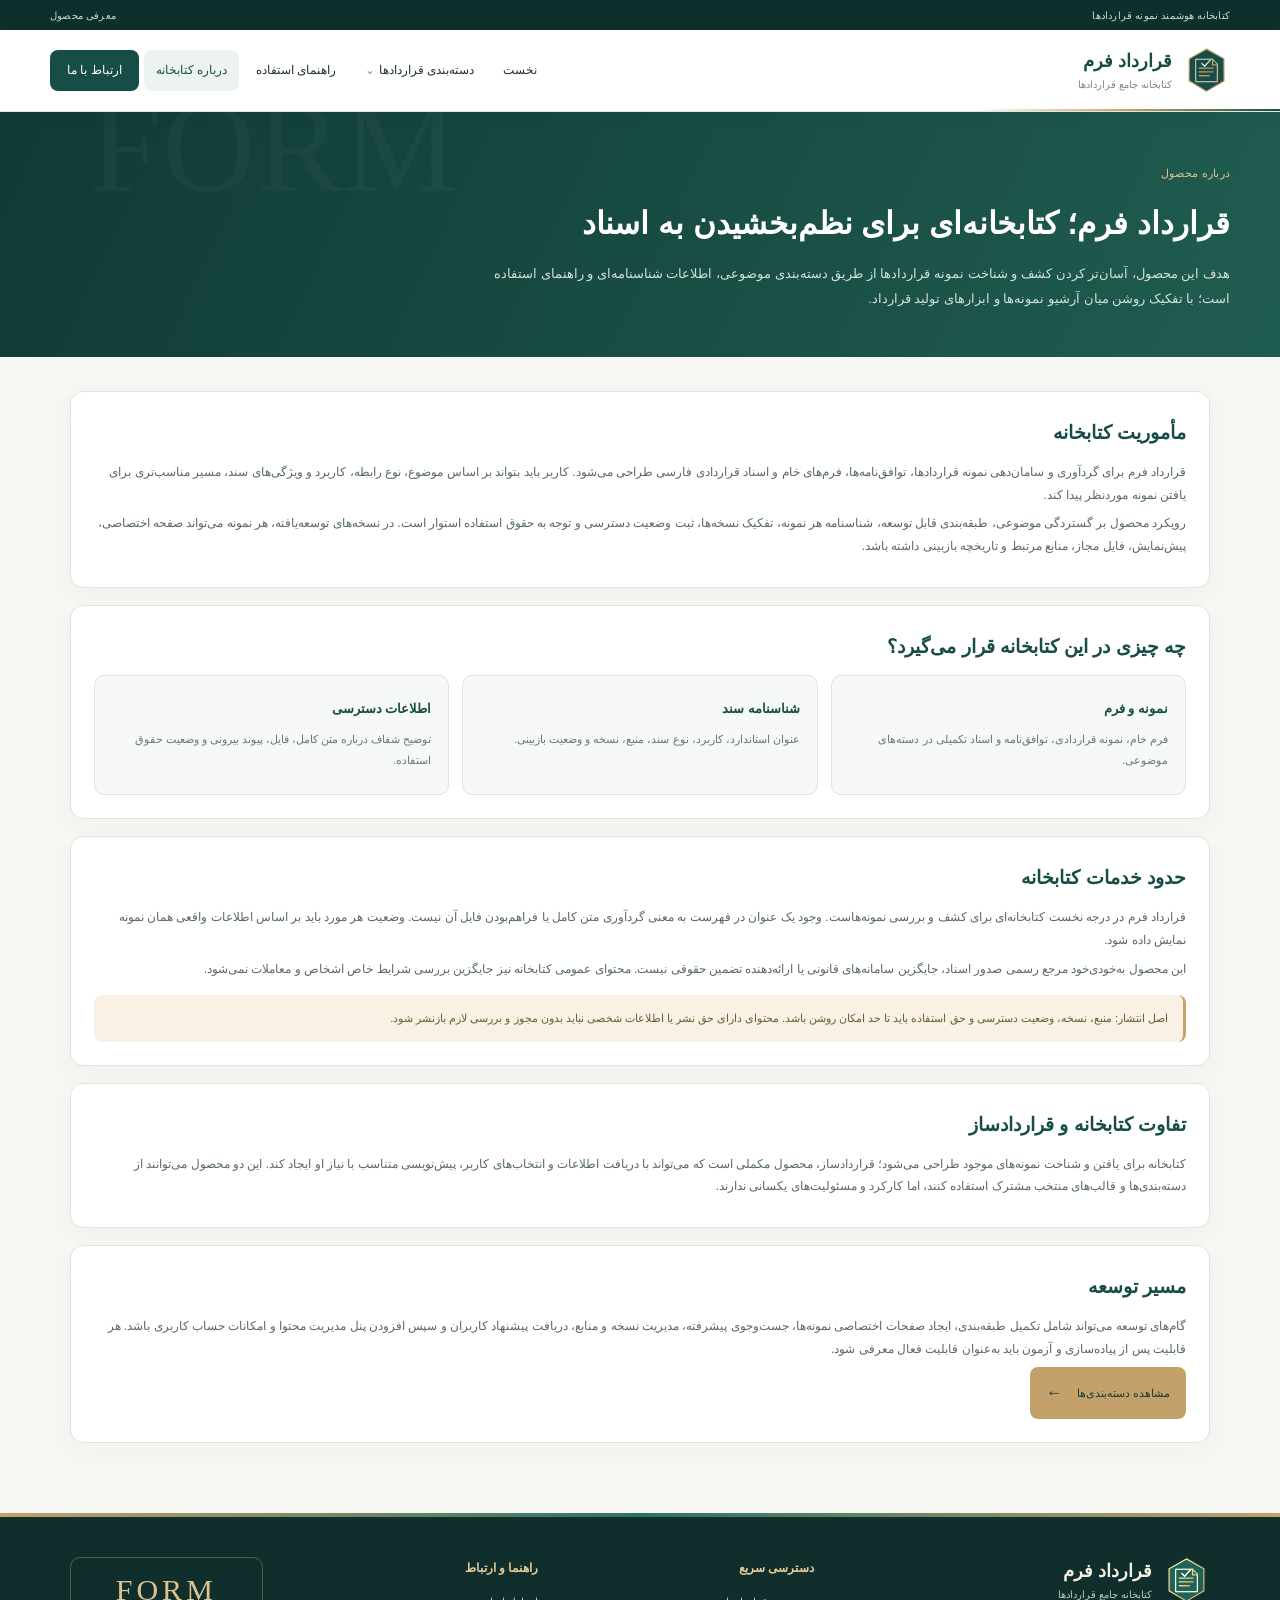
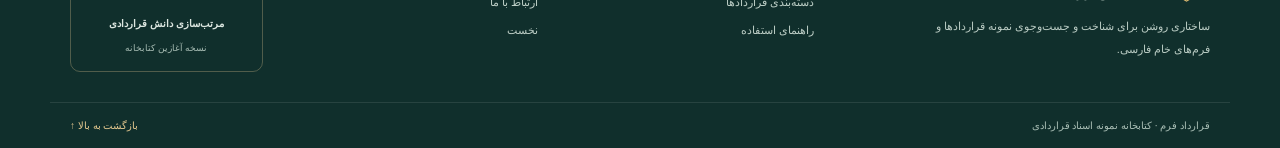
==== pages/about.html @ 67759a9d "Add internal pages for contract forms library" ====
<!doctype html><html lang="fa" dir="rtl"><head><meta charset="utf-8"><meta name="viewport" content="width=device-width,initial-scale=1"><meta name="description" content="معرفی مأموریت، ساختار و حدود کتابخانه قرارداد فرم."><title>درباره کتابخانه | قرارداد فرم</title><link rel="icon" href="../assets/images/brand.svg" type="image/svg+xml"><link rel="stylesheet" href="../assets/css/style.css"></head><body><div class="topline"><span>کتابخانه هوشمند نمونه قراردادها</span><span>معرفی محصول</span></div><header class="site-header"><a class="brand" href="../index.html"><img src="../assets/images/brand.svg" alt=""><span><b>قرارداد فرم</b><small>کتابخانه جامع قراردادها</small></span></a><button class="menu-toggle" aria-label="بازکردن منو" aria-expanded="false">☰</button><nav class="main-nav"><a href="../index.html">نخست</a><div class="nav-drop"><a href="categories.html">دسته‌بندی قراردادها <span>⌄</span></a><div class="drop-menu"><a href="categories.html#property">املاک و مستغلات</a><a href="categories.html#work">کار و همکاری</a><a href="categories.html#business">کسب‌وکار و خدمات</a></div></div><a href="how-to-use.html">راهنمای استفاده</a><a class="active" href="about.html">درباره کتابخانه</a><a class="nav-cta" href="contact.html">ارتباط با ما</a></nav></header><section class="page-hero"><span class="eyebrow">درباره محصول</span><h1>قرارداد فرم؛ کتابخانه‌ای برای نظم‌بخشیدن به اسناد</h1><p>هدف این محصول، آسان‌تر کردن کشف و شناخت نمونه قراردادها از طریق دسته‌بندی موضوعی، اطلاعات شناسنامه‌ای و راهنمای استفاده است؛ با تفکیک روشن میان آرشیو نمونه‌ها و ابزارهای تولید قرارداد.</p></section><main class="content-wrap"><section class="panel"><h2>مأموریت کتابخانه</h2><p>قرارداد فرم برای گردآوری و سامان‌دهی نمونه قراردادها، توافق‌نامه‌ها، فرم‌های خام و اسناد قراردادی فارسی طراحی می‌شود. کاربر باید بتواند بر اساس موضوع، نوع رابطه، کاربرد و ویژگی‌های سند، مسیر مناسب‌تری برای یافتن نمونه موردنظر پیدا کند.</p><p>رویکرد محصول بر گستردگی موضوعی، طبقه‌بندی قابل توسعه، شناسنامه هر نمونه، تفکیک نسخه‌ها، ثبت وضعیت دسترسی و توجه به حقوق استفاده استوار است. در نسخه‌های توسعه‌یافته، هر نمونه می‌تواند صفحه اختصاصی، پیش‌نمایش، فایل مجاز، منابع مرتبط و تاریخچه بازبینی داشته باشد.</p></section><section class="panel"><h2>چه چیزی در این کتابخانه قرار می‌گیرد؟</h2><div class="steps-grid"><article><b>نمونه و فرم</b><p>فرم خام، نمونه قراردادی، توافق‌نامه و اسناد تکمیلی در دسته‌های موضوعی.</p></article><article><b>شناسنامه سند</b><p>عنوان استاندارد، کاربرد، نوع سند، منبع، نسخه و وضعیت بازبینی.</p></article><article><b>اطلاعات دسترسی</b><p>توضیح شفاف درباره متن کامل، فایل، پیوند بیرونی و وضعیت حقوق استفاده.</p></article></div></section><section class="panel" id="scope"><h2>حدود خدمات کتابخانه</h2><p>قرارداد فرم در درجه نخست کتابخانه‌ای برای کشف و بررسی نمونه‌هاست. وجود یک عنوان در فهرست به معنی گردآوری متن کامل یا فراهم‌بودن فایل آن نیست. وضعیت هر مورد باید بر اساس اطلاعات واقعی همان نمونه نمایش داده شود.</p><p>این محصول به‌خودی‌خود مرجع رسمی صدور اسناد، جایگزین سامانه‌های قانونی یا ارائه‌دهنده تضمین حقوقی نیست. محتوای عمومی کتابخانه نیز جایگزین بررسی شرایط خاص اشخاص و معاملات نمی‌شود.</p><div class="note">اصل انتشار: منبع، نسخه، وضعیت دسترسی و حق استفاده باید تا حد امکان روشن باشد. محتوای دارای حق نشر یا اطلاعات شخصی نباید بدون مجوز و بررسی لازم بازنشر شود.</div></section><section class="panel"><h2>تفاوت کتابخانه و قراردادساز</h2><p>کتابخانه برای یافتن و شناخت نمونه‌های موجود طراحی می‌شود؛ قراردادساز، محصول مکملی است که می‌تواند با دریافت اطلاعات و انتخاب‌های کاربر، پیش‌نویسی متناسب با نیاز او ایجاد کند. این دو محصول می‌توانند از دسته‌بندی‌ها و قالب‌های منتخب مشترک استفاده کنند، اما کارکرد و مسئولیت‌های یکسانی ندارند.</p></section><section class="panel"><h2>مسیر توسعه</h2><p>گام‌های توسعه می‌تواند شامل تکمیل طبقه‌بندی، ایجاد صفحات اختصاصی نمونه‌ها، جست‌وجوی پیشرفته، مدیریت نسخه و منابع، دریافت پیشنهاد کاربران و سپس افزودن پنل مدیریت محتوا و امکانات حساب کاربری باشد. هر قابلیت پس از پیاده‌سازی و آزمون باید به‌عنوان قابلیت فعال معرفی شود.</p><a class="button button-gold" href="categories.html">مشاهده دسته‌بندی‌ها <span>←</span></a></section></main><footer class="site-footer"><div class="footer-main"><div class="footer-brand"><a class="brand brand-footer" href="../index.html"><img src="../assets/images/brand.svg" alt=""><span><b>قرارداد فرم</b><small>کتابخانه جامع قراردادها</small></span></a><p>ساختاری روشن برای شناخت و جست‌وجوی نمونه قراردادها و فرم‌های خام فارسی.</p></div><div><h3>دسترسی سریع</h3><a href="categories.html">دسته‌بندی قراردادها</a><a href="how-to-use.html">راهنمای استفاده</a></div><div><h3>راهنما و ارتباط</h3><a href="contact.html">ارتباط با ما</a><a href="../index.html">نخست</a></div><div class="footer-mark"><span>FORM</span><b>مرتب‌سازی دانش قراردادی</b><small>نسخه آغازین کتابخانه</small></div></div><div class="footer-bottom"><span>قرارداد فرم · کتابخانه نمونه اسناد قراردادی</span><a href="#">بازگشت به بالا ↑</a></div></footer><script src="../assets/js/main.js"></script></body></html>
---- assets/css/style.css ----
@font-face{font-family:LocalPersian;src:url('../fonts/BYekan.woff') format('woff');font-display:swap} :root{--green:#174d46;--deep:#103a35;--mint:#eaf2ee;--gold:#c5a36a;--gold2:#e9d8b5;--ink:#20332f;--muted:#687873;--line:#dce5df;--paper:#f6f7f3;--white:#fff;--shadow:0 14px 38px #183e3210}*{box-sizing:border-box}html{scroll-behavior:smooth;scroll-padding-top:110px}body{margin:0;background:var(--paper);color:var(--ink);font-family:LocalPersian,Tahoma,sans-serif;line-height:1.9}a{color:inherit;text-decoration:none}img{max-width:100%;display:block}.topline{height:30px;background:#0d302d;color:#cddbd4;padding:0 max(calc((100% - 1180px)/2),20px);display:flex;justify-content:space-between;align-items:center;font-size:10px;letter-spacing:.2px}.site-header{height:82px;background:#fff;display:flex;align-items:center;justify-content:space-between;padding:0 max(calc((100% - 1180px)/2),20px);border-bottom:1px solid #dce5df;position:sticky;top:0;z-index:30;box-shadow:0 5px 18px #163d3208}.site-header:after{content:'';position:absolute;bottom:0;right:0;width:24%;height:2px;background:linear-gradient(90deg,transparent,var(--gold),var(--green))}.brand{display:flex;align-items:center;gap:11px;min-width:205px}.brand img{width:47px;height:47px}.brand b{display:block;font-size:18px;color:var(--green);line-height:1.5}.brand small{display:block;font-size:10px;color:#788781}.main-nav{display:flex;align-items:center;gap:5px;font-size:12px}.main-nav>a,.nav-drop>a{padding:9px 12px;border-radius:8px;white-space:nowrap;transition:.2s}.main-nav a:hover,.main-nav .active{background:#edf4ef;color:var(--green)}.nav-drop{position:relative}.nav-drop>a span{color:#b39155}.drop-menu{display:none;position:absolute;top:100%;right:0;min-width:190px;background:#fff;padding:8px;border:1px solid var(--line);border-radius:12px;box-shadow:var(--shadow)}.drop-menu a{display:block;padding:8px 10px;border-radius:7px;font-size:12px}.nav-drop:hover .drop-menu,.nav-drop:focus-within .drop-menu{display:block}.main-nav .nav-cta{background:var(--green);color:white;padding-inline:17px}.menu-toggle{display:none;border:1px solid var(--line);background:#fff;color:var(--green);border-radius:9px;padding:7px 10px;font-size:20px}.hero{position:relative;isolation:isolate;min-height:485px;background:#153c36 url('https://images.unsplash.com/photo-1450101499163-c8848c66ca85?auto=format&fit=crop&w=2000&q=90') center 46%/cover no-repeat;color:white;overflow:hidden;display:flex;align-items:center;padding:55px max(calc((100% - 1180px)/2),24px)}.hero-shade{position:absolute;inset:0;z-index:-1;background:linear-gradient(90deg,#0e302c38,#103b35f2 54%,#0c332ff7)}.hero:before{content:'';position:absolute;inset:14px;z-index:-1;border:1px solid #d3bd8c66;pointer-events:none}.hero-content{max-width:610px}.eyebrow{display:inline-flex;align-items:center;gap:8px;color:#b18e51;font-size:11px;letter-spacing:.2px}.hero .eyebrow{color:#e4d2ad}.eyebrow i{width:7px;height:7px;border-radius:50%;background:var(--gold);display:inline-block}.hero h1{font-size:clamp(30px,4vw,46px);line-height:1.55;margin:14px 0 13px;font-weight:700;letter-spacing:-.5px}.hero h1 em{font-style:normal;color:#e2c58f}.hero-content>p{max-width:560px;color:#e1e9e4;font-size:14px;line-height:2.15;margin:0 0 24px}.search-box{display:flex;align-items:center;background:#fff;border:1px solid #e6e4dc;border-radius:12px;padding:5px;max-width:580px;box-shadow:0 12px 32px #061e1b30}.search-icon{font-size:25px;color:#9b875e;padding:0 12px}.search-box input{flex:1;min-width:0;border:0;outline:0;font:inherit;font-size:12px;color:var(--ink);padding:10px 0;background:transparent}.search-box button{border:0;background:var(--green);color:#fff;font:inherit;font-size:12px;padding:10px 15px;border-radius:8px;cursor:pointer;white-space:nowrap}.search-box button span{color:#d7bd88;margin-right:8px}.hero-tags{display:flex;gap:8px;flex-wrap:wrap;margin-top:17px}.hero-tags span{font-size:10px;color:#dce8e1;border:1px solid #b9d0c344;padding:3px 10px;border-radius:20px}.hero-seal{position:absolute;left:max(calc((100% - 1180px)/2),28px);bottom:70px;width:180px;height:180px;border:1px solid #d8c08c88;border-radius:50%;display:flex;align-items:center;justify-content:center;flex-direction:column;background:#123d37a8;box-shadow:inset 0 0 0 7px #ffffff08}.hero-seal img{width:56px;height:56px;margin:6px}.hero-seal .seal-top{font:9px Georgia,serif;letter-spacing:2px;color:#e3cfaa}.hero-seal strong{font-size:12px;color:#f2e7d0}.hero-seal small{font-size:9px;color:#cbd9d2}.hero-caption{position:absolute;bottom:14px;right:max(calc((100% - 1180px)/2),24px);font-size:10px;color:#b7c9c0}.trust-strip{max-width:1180px;margin:-1px auto 0;position:relative;display:grid;grid-template-columns:repeat(3,1fr);background:white;border:1px solid var(--line);box-shadow:var(--shadow);border-radius:0 0 14px 14px;padding:19px 25px}.trust-strip>div{display:flex;align-items:center;gap:13px;padding:0 20px;border-left:1px solid var(--line)}.trust-strip>div:last-child{border:0}.trust-strip>div>b{font:22px Georgia,serif;color:#c0a06a}.trust-strip strong,.trust-strip small{display:block}.trust-strip strong{font-size:12px;color:var(--green)}.trust-strip small{font-size:10px;color:var(--muted)}.section-block{max-width:1180px;margin:75px auto;padding:0 20px}.section-heading{display:flex;align-items:end;justify-content:space-between;gap:20px;margin-bottom:23px}.section-heading h2,.feature-copy h2,.closing-cta h2{font-size:27px;line-height:1.6;margin:5px 0;color:var(--green)}.section-heading p{font-size:12px;color:var(--muted);margin:0}.text-link{font-size:11px;color:var(--green);padding-bottom:5px;white-space:nowrap}.text-link span{color:#b58f4e;margin-right:6px}.category-grid{display:grid;grid-template-columns:repeat(3,minmax(0,1fr));gap:17px}.category-card{background:#fff;border:1px solid var(--line);border-radius:13px;overflow:hidden;transition:transform .22s,box-shadow .22s}.category-card:hover{transform:translateY(-4px);box-shadow:var(--shadow)}.cat-image{height:155px;position:relative;overflow:hidden;background:#dce6df}.cat-image img{width:100%;height:100%;object-fit:cover;transition:transform .4s}.category-card:hover .cat-image img{transform:scale(1.04)}.cat-image:after{content:'';position:absolute;inset:0;background:linear-gradient(0deg,#0c332b80,transparent 60%)}.cat-index{position:absolute;z-index:1;left:13px;bottom:8px;color:#fff;font:20px Georgia,serif}.cat-body{position:relative;padding:15px 17px 19px}.cat-kicker{font-size:10px;color:#b08c50}.cat-body h3{font-size:16px;color:var(--green);margin:4px 0}.cat-body p{font-size:11px;color:var(--muted);margin:0;max-width:90%}.card-arrow{position:absolute;left:15px;bottom:18px;color:#b18e51;font-size:18px}.feature-band{max-width:1180px;margin:76px auto;background:var(--green);color:#fff;border-radius:16px;display:grid;grid-template-columns:.85fr 1.15fr;overflow:hidden;min-height:300px;position:relative}.feature-band:after{content:'';position:absolute;inset:12px;border:1px solid #c5a36a66;border-radius:9px;pointer-events:none}.feature-art{background:#e7eee8;display:flex;align-items:center;justify-content:center;padding:25px}.feature-art img{max-height:250px}.feature-copy{padding:37px 40px 35px 26px;align-self:center}.feature-copy .eyebrow{color:#dfc28c}.feature-copy h2{color:white;font-size:25px;margin:7px 0 12px}.feature-copy p{color:#d5e2dc;font-size:12px;line-height:2.2;margin:0 0 20px;max-width:600px}.button{display:inline-flex;align-items:center;gap:14px;padding:10px 16px;border-radius:8px;font-size:11px;transition:.2s}.button-light{background:#fff;color:var(--green)}.button-gold{background:#c4a16a;color:#163c35}.button span{font-size:17px}.two-col{margin-top:75px;margin-bottom:65px}.compact{margin-bottom:15px}.principles{display:grid;grid-template-columns:repeat(3,minmax(0,1fr));gap:14px}.principles article{display:flex;gap:13px;padding:17px;border:1px solid var(--line);background:#fff;border-radius:11px}.principles article>span{display:flex;flex:0 0 32px;height:32px;align-items:center;justify-content:center;border-radius:8px;background:#f4ecdd;color:#9c7940;font-size:13px}.principles h3{font-size:13px;color:var(--green);margin:0 0 6px}.principles p{font-size:11px;color:var(--muted);margin:0}.closing-cta{max-width:1180px;margin:0 auto 75px;padding:25px 30px;display:flex;align-items:center;justify-content:space-between;gap:20px;background:#edf3ed;border:1px solid #d9e4da;border-radius:14px}.closing-cta h2{font-size:21px;margin:4px 0}.closing-cta p{font-size:11px;color:var(--muted);margin:0}.site-footer{background:#102f2c;color:#dce6e0;position:relative}.site-footer:before{content:'';display:block;height:4px;background:linear-gradient(90deg,#c3a16a,#2d7264,#c3a16a)}.footer-main{max-width:1180px;margin:auto;padding:40px 20px 30px;display:grid;grid-template-columns:1.5fr 1fr 1fr .8fr;gap:35px}.brand-footer b{color:#f4eee2}.brand-footer small{color:#b8cbc2}.brand-footer img{filter:brightness(1.3)}.footer-brand p{font-size:11px;color:#b9cbc3;max-width:290px;line-height:2.1}.footer-main h3{font-size:12px;color:#e6cb96;margin:0 0 12px}.footer-main>div:not(:first-child):not(.footer-mark)>a{display:block;font-size:11px;color:#bdcec6;margin:7px 0}.footer-mark{border:1px solid #d3bb8a55;display:flex;flex-direction:column;align-items:center;justify-content:center;gap:7px;border-radius:10px;min-height:115px}.footer-mark span{font:30px Georgia,serif;letter-spacing:4px;color:#ddc28e}.footer-mark b{font-size:10px}.footer-mark small{font-size:9px;color:#a9beb5}.footer-bottom{border-top:1px solid #ffffff18;max-width:1180px;margin:auto;padding:13px 20px;display:flex;justify-content:space-between;font-size:10px;color:#a9beb5}.footer-bottom a{color:#e3c88f}.page-hero{background:linear-gradient(115deg,#103a35,#205d51);color:white;padding:45px max(calc((100% - 1180px)/2),24px);position:relative;overflow:hidden}.page-hero:after{content:'FORM';position:absolute;left:7%;top:-40px;font:130px Georgia,serif;color:#ffffff08}.page-hero .eyebrow{color:#e2c68f}.page-hero h1{font-size:31px;margin:8px 0}.page-hero p{font-size:13px;max-width:760px;color:#d4e1db;margin:0}.content-wrap{max-width:1180px;margin:34px auto 70px;padding:0 20px}.panel{background:white;border:1px solid var(--line);border-radius:13px;padding:23px;margin-bottom:17px;box-shadow:0 8px 24px #244a3807}.panel h2{font-size:19px;color:var(--green);margin:0 0 10px}.panel h3{font-size:14px;color:var(--green);margin:18px 0 7px}.panel p,.panel li{font-size:12px;color:#596a63}.panel p{margin:6px 0}.panel ul{padding-right:20px}.catalog-list{display:grid;grid-template-columns:repeat(2,minmax(0,1fr));gap:13px}.catalog-group{scroll-margin-top:110px;background:white;border:1px solid var(--line);border-radius:12px;padding:18px}.catalog-group h2{font-size:16px;color:var(--green);margin:0 0 8px}.catalog-group p{font-size:11px;color:var(--muted)}.chips{display:flex;flex-wrap:wrap;gap:7px;margin-top:12px}.chips span{background:#eff4ef;border:1px solid #dfe8df;color:#315c50;padding:4px 9px;border-radius:6px;font-size:10px}.note{background:#f8f1e4;border-right:3px solid var(--gold);padding:13px 15px;color:#6f5b37;border-radius:8px;font-size:11px;margin-top:14px}.steps-grid{display:grid;grid-template-columns:repeat(3,minmax(0,1fr));gap:13px}.steps-grid article{padding:17px;background:#f7f9f6;border:1px solid var(--line);border-radius:10px}.steps-grid b{font-size:13px;color:var(--green)}.steps-grid p{font-size:11px;color:var(--muted)}.contact-grid{display:grid;grid-template-columns:1fr 1fr;gap:16px}.contact-form label{display:block;font-size:11px;color:var(--green);margin:11px 0 5px}.contact-form input,.contact-form select,.contact-form textarea{width:100%;padding:10px;border:1px solid var(--line);border-radius:8px;font:inherit;font-size:12px;background:#fbfcfa}.contact-form button{border:0;margin-top:14px;cursor:pointer}.form-status{font-size:11px;color:var(--green);margin-top:10px}.back-top{position:fixed;bottom:20px;left:18px;background:var(--green);color:white;width:37px;height:37px;border-radius:10px;display:grid;place-items:center;box-shadow:var(--shadow);z-index:10}@media(max-width:900px){.hero-seal{display:none}.trust-strip{margin-inline:15px}.footer-main{grid-template-columns:1fr 1fr}.feature-band{margin-inline:18px}.section-block{margin-top:55px;margin-bottom:55px}}@media(max-width:680px){.topline{padding:0 12px;font-size:9px}.site-header{height:70px;padding:0 15px}.brand img{width:40px;height:40px}.brand b{font-size:16px}.menu-toggle{display:block}.main-nav{display:none;position:absolute;top:69px;right:10px;left:10px;background:white;border:1px solid var(--line);border-radius:12px;box-shadow:var(--shadow);padding:10px;align-items:stretch;flex-direction:column}.main-nav.open{display:flex}.main-nav>a,.nav-drop>a{display:block;padding:10px}.drop-menu{position:static;box-shadow:none;border:0;padding-right:12px}.nav-drop:hover .drop-menu{display:block}.hero{min-height:460px;padding:42px 20px}.hero h1{font-size:31px}.hero-content>p{font-size:12px}.search-box{gap:3px}.search-box button{padding:9px 10px}.search-box input{font-size:10px}.hero-caption{right:20px}.trust-strip{grid-template-columns:1fr;padding:10px 17px}.trust-strip>div{padding:10px 0;border-left:0;border-bottom:1px solid var(--line)}.trust-strip>div:last-child{border:0}.section-heading{align-items:start;flex-direction:column;gap:8px}.section-heading h2{font-size:23px}.category-grid{grid-template-columns:repeat(2,minmax(0,1fr));gap:10px}.cat-image{height:115px}.cat-body{padding:12px}.cat-body h3{font-size:13px}.cat-body p{font-size:10px}.card-arrow{left:10px;bottom:10px}.feature-band{grid-template-columns:1fr;margin:45px 14px}.feature-art{max-height:185px}.feature-art img{max-height:155px}.feature-copy{padding:25px}.feature-copy h2{font-size:21px}.principles{grid-template-columns:1fr}.closing-cta{margin:0 14px 45px;align-items:flex-start;flex-direction:column;padding:22px}.footer-main{grid-template-columns:1fr 1fr;gap:25px;padding:30px 17px}.footer-brand{grid-column:1/-1}.footer-mark{min-height:100px}.footer-bottom{padding:13px 17px;font-size:9px}.page-hero{padding:32px 20px}.page-hero h1{font-size:25px}.content-wrap{padding:0 12px;margin-top:20px}.panel{padding:17px}.catalog-list,.contact-grid,.steps-grid{grid-template-columns:1fr}}@media(max-width:390px){.category-grid{grid-template-columns:1fr}.cat-image{height:145px}.footer-main{grid-template-columns:1fr}.footer-brand{grid-column:auto}.footer-mark{max-width:220px}}
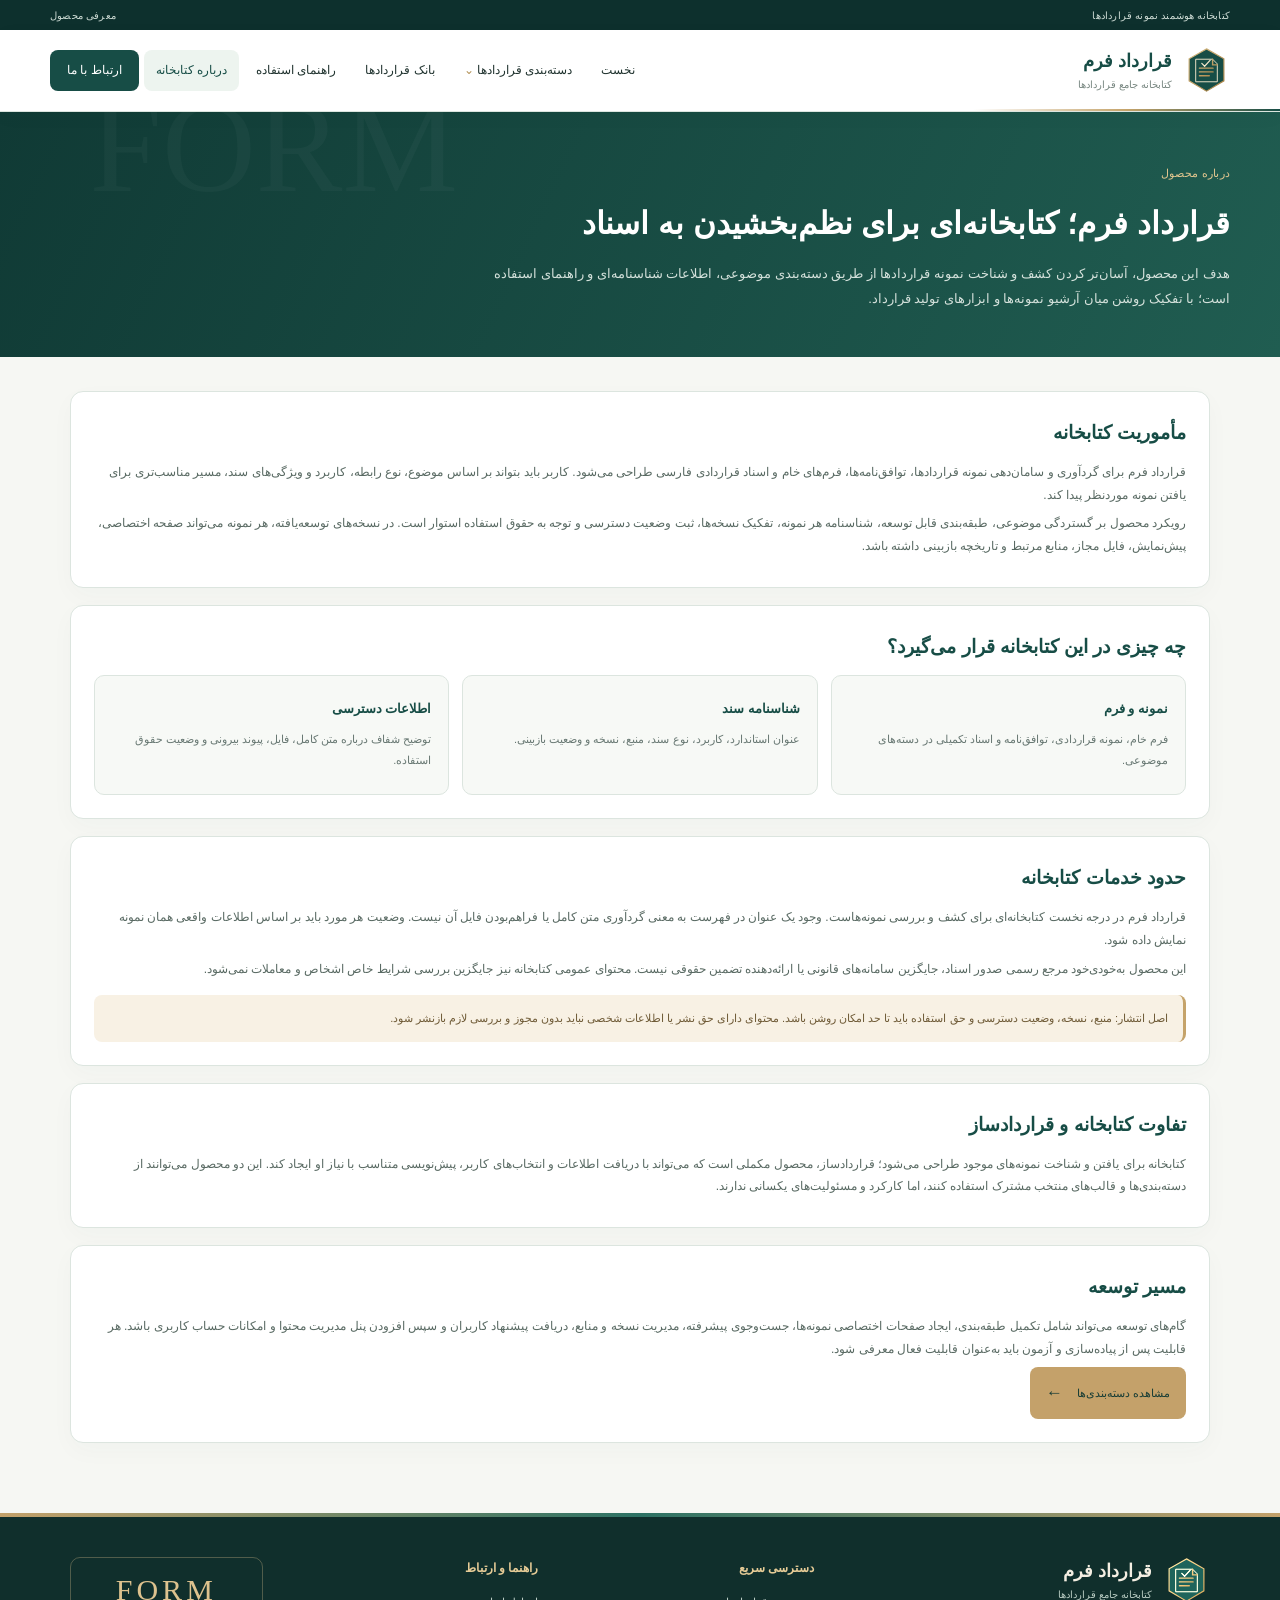
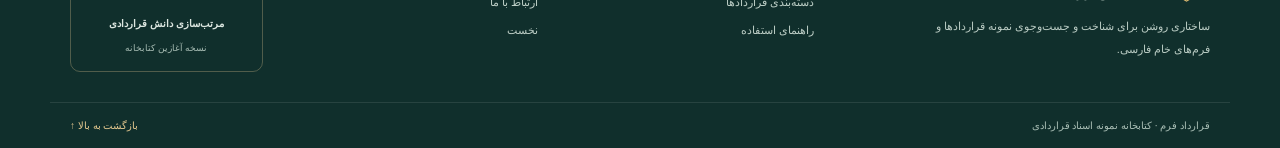
==== commit 203ee7ba: "Add contract bank navigation link" ====
--- a/pages/about.html
+++ b/pages/about.html
@@ -1 +1 @@
-<!doctype html><html lang="fa" dir="rtl"><head><meta charset="utf-8"><meta name="viewport" content="width=device-width,initial-scale=1"><meta name="description" content="معرفی مأموریت، ساختار و حدود کتابخانه قرارداد فرم."><title>درباره کتابخانه | قرارداد فرم</title><link rel="icon" href="../assets/images/brand.svg" type="image/svg+xml"><link rel="stylesheet" href="../assets/css/style.css"></head><body><div class="topline"><span>کتابخانه هوشمند نمونه قراردادها</span><span>معرفی محصول</span></div><header class="site-header"><a class="brand" href="../index.html"><img src="../assets/images/brand.svg" alt=""><span><b>قرارداد فرم</b><small>کتابخانه جامع قراردادها</small></span></a><button class="menu-toggle" aria-label="بازکردن منو" aria-expanded="false">☰</button><nav class="main-nav"><a href="../index.html">نخست</a><div class="nav-drop"><a href="categories.html">دسته‌بندی قراردادها <span>⌄</span></a><div class="drop-menu"><a href="categories.html#property">املاک و مستغلات</a><a href="categories.html#work">کار و همکاری</a><a href="categories.html#business">کسب‌وکار و خدمات</a></div></div><a href="how-to-use.html">راهنمای استفاده</a><a class="active" href="about.html">درباره کتابخانه</a><a class="nav-cta" href="contact.html">ارتباط با ما</a></nav></header><section class="page-hero"><span class="eyebrow">درباره محصول</span><h1>قرارداد فرم؛ کتابخانه‌ای برای نظم‌بخشیدن به اسناد</h1><p>هدف این محصول، آسان‌تر کردن کشف و شناخت نمونه قراردادها از طریق دسته‌بندی موضوعی، اطلاعات شناسنامه‌ای و راهنمای استفاده است؛ با تفکیک روشن میان آرشیو نمونه‌ها و ابزارهای تولید قرارداد.</p></section><main class="content-wrap"><section class="panel"><h2>مأموریت کتابخانه</h2><p>قرارداد فرم برای گردآوری و سامان‌دهی نمونه قراردادها، توافق‌نامه‌ها، فرم‌های خام و اسناد قراردادی فارسی طراحی می‌شود. کاربر باید بتواند بر اساس موضوع، نوع رابطه، کاربرد و ویژگی‌های سند، مسیر مناسب‌تری برای یافتن نمونه موردنظر پیدا کند.</p><p>رویکرد محصول بر گستردگی موضوعی، طبقه‌بندی قابل توسعه، شناسنامه هر نمونه، تفکیک نسخه‌ها، ثبت وضعیت دسترسی و توجه به حقوق استفاده استوار است. در نسخه‌های توسعه‌یافته، هر نمونه می‌تواند صفحه اختصاصی، پیش‌نمایش، فایل مجاز، منابع مرتبط و تاریخچه بازبینی داشته باشد.</p></section><section class="panel"><h2>چه چیزی در این کتابخانه قرار می‌گیرد؟</h2><div class="steps-grid"><article><b>نمونه و فرم</b><p>فرم خام، نمونه قراردادی، توافق‌نامه و اسناد تکمیلی در دسته‌های موضوعی.</p></article><article><b>شناسنامه سند</b><p>عنوان استاندارد، کاربرد، نوع سند، منبع، نسخه و وضعیت بازبینی.</p></article><article><b>اطلاعات دسترسی</b><p>توضیح شفاف درباره متن کامل، فایل، پیوند بیرونی و وضعیت حقوق استفاده.</p></article></div></section><section class="panel" id="scope"><h2>حدود خدمات کتابخانه</h2><p>قرارداد فرم در درجه نخست کتابخانه‌ای برای کشف و بررسی نمونه‌هاست. وجود یک عنوان در فهرست به معنی گردآوری متن کامل یا فراهم‌بودن فایل آن نیست. وضعیت هر مورد باید بر اساس اطلاعات واقعی همان نمونه نمایش داده شود.</p><p>این محصول به‌خودی‌خود مرجع رسمی صدور اسناد، جایگزین سامانه‌های قانونی یا ارائه‌دهنده تضمین حقوقی نیست. محتوای عمومی کتابخانه نیز جایگزین بررسی شرایط خاص اشخاص و معاملات نمی‌شود.</p><div class="note">اصل انتشار: منبع، نسخه، وضعیت دسترسی و حق استفاده باید تا حد امکان روشن باشد. محتوای دارای حق نشر یا اطلاعات شخصی نباید بدون مجوز و بررسی لازم بازنشر شود.</div></section><section class="panel"><h2>تفاوت کتابخانه و قراردادساز</h2><p>کتابخانه برای یافتن و شناخت نمونه‌های موجود طراحی می‌شود؛ قراردادساز، محصول مکملی است که می‌تواند با دریافت اطلاعات و انتخاب‌های کاربر، پیش‌نویسی متناسب با نیاز او ایجاد کند. این دو محصول می‌توانند از دسته‌بندی‌ها و قالب‌های منتخب مشترک استفاده کنند، اما کارکرد و مسئولیت‌های یکسانی ندارند.</p></section><section class="panel"><h2>مسیر توسعه</h2><p>گام‌های توسعه می‌تواند شامل تکمیل طبقه‌بندی، ایجاد صفحات اختصاصی نمونه‌ها، جست‌وجوی پیشرفته، مدیریت نسخه و منابع، دریافت پیشنهاد کاربران و سپس افزودن پنل مدیریت محتوا و امکانات حساب کاربری باشد. هر قابلیت پس از پیاده‌سازی و آزمون باید به‌عنوان قابلیت فعال معرفی شود.</p><a class="button button-gold" href="categories.html">مشاهده دسته‌بندی‌ها <span>←</span></a></section></main><footer class="site-footer"><div class="footer-main"><div class="footer-brand"><a class="brand brand-footer" href="../index.html"><img src="../assets/images/brand.svg" alt=""><span><b>قرارداد فرم</b><small>کتابخانه جامع قراردادها</small></span></a><p>ساختاری روشن برای شناخت و جست‌وجوی نمونه قراردادها و فرم‌های خام فارسی.</p></div><div><h3>دسترسی سریع</h3><a href="categories.html">دسته‌بندی قراردادها</a><a href="how-to-use.html">راهنمای استفاده</a></div><div><h3>راهنما و ارتباط</h3><a href="contact.html">ارتباط با ما</a><a href="../index.html">نخست</a></div><div class="footer-mark"><span>FORM</span><b>مرتب‌سازی دانش قراردادی</b><small>نسخه آغازین کتابخانه</small></div></div><div class="footer-bottom"><span>قرارداد فرم · کتابخانه نمونه اسناد قراردادی</span><a href="#">بازگشت به بالا ↑</a></div></footer><script src="../assets/js/main.js"></script></body></html>+<!doctype html><html lang="fa" dir="rtl"><head><meta charset="utf-8"><meta name="viewport" content="width=device-width,initial-scale=1"><meta name="description" content="معرفی مأموریت، ساختار و حدود کتابخانه قرارداد فرم."><title>درباره کتابخانه | قرارداد فرم</title><link rel="icon" href="../assets/images/brand.svg" type="image/svg+xml"><link rel="stylesheet" href="../assets/css/style.css"></head><body><div class="topline"><span>کتابخانه هوشمند نمونه قراردادها</span><span>معرفی محصول</span></div><header class="site-header"><a class="brand" href="../index.html"><img src="../assets/images/brand.svg" alt=""><span><b>قرارداد فرم</b><small>کتابخانه جامع قراردادها</small></span></a><button class="menu-toggle" aria-label="بازکردن منو" aria-expanded="false">☰</button><nav class="main-nav"><a href="../index.html">نخست</a><div class="nav-drop"><a href="categories.html">دسته‌بندی قراردادها <span>⌄</span></a><div class="drop-menu"><a href="categories.html#property">املاک و مستغلات</a><a href="categories.html#work">کار و همکاری</a><a href="categories.html#business">کسب‌وکار و خدمات</a></div></div><a href="bank.html">بانک قراردادها</a><a href="how-to-use.html">راهنمای استفاده</a><a class="active" href="about.html">درباره کتابخانه</a><a class="nav-cta" href="contact.html">ارتباط با ما</a></nav></header><section class="page-hero"><span class="eyebrow">درباره محصول</span><h1>قرارداد فرم؛ کتابخانه‌ای برای نظم‌بخشیدن به اسناد</h1><p>هدف این محصول، آسان‌تر کردن کشف و شناخت نمونه قراردادها از طریق دسته‌بندی موضوعی، اطلاعات شناسنامه‌ای و راهنمای استفاده است؛ با تفکیک روشن میان آرشیو نمونه‌ها و ابزارهای تولید قرارداد.</p></section><main class="content-wrap"><section class="panel"><h2>مأموریت کتابخانه</h2><p>قرارداد فرم برای گردآوری و سامان‌دهی نمونه قراردادها، توافق‌نامه‌ها، فرم‌های خام و اسناد قراردادی فارسی طراحی می‌شود. کاربر باید بتواند بر اساس موضوع، نوع رابطه، کاربرد و ویژگی‌های سند، مسیر مناسب‌تری برای یافتن نمونه موردنظر پیدا کند.</p><p>رویکرد محصول بر گستردگی موضوعی، طبقه‌بندی قابل توسعه، شناسنامه هر نمونه، تفکیک نسخه‌ها، ثبت وضعیت دسترسی و توجه به حقوق استفاده استوار است. در نسخه‌های توسعه‌یافته، هر نمونه می‌تواند صفحه اختصاصی، پیش‌نمایش، فایل مجاز، منابع مرتبط و تاریخچه بازبینی داشته باشد.</p></section><section class="panel"><h2>چه چیزی در این کتابخانه قرار می‌گیرد؟</h2><div class="steps-grid"><article><b>نمونه و فرم</b><p>فرم خام، نمونه قراردادی، توافق‌نامه و اسناد تکمیلی در دسته‌های موضوعی.</p></article><article><b>شناسنامه سند</b><p>عنوان استاندارد، کاربرد، نوع سند، منبع، نسخه و وضعیت بازبینی.</p></article><article><b>اطلاعات دسترسی</b><p>توضیح شفاف درباره متن کامل، فایل، پیوند بیرونی و وضعیت حقوق استفاده.</p></article></div></section><section class="panel" id="scope"><h2>حدود خدمات کتابخانه</h2><p>قرارداد فرم در درجه نخست کتابخانه‌ای برای کشف و بررسی نمونه‌هاست. وجود یک عنوان در فهرست به معنی گردآوری متن کامل یا فراهم‌بودن فایل آن نیست. وضعیت هر مورد باید بر اساس اطلاعات واقعی همان نمونه نمایش داده شود.</p><p>این محصول به‌خودی‌خود مرجع رسمی صدور اسناد، جایگزین سامانه‌های قانونی یا ارائه‌دهنده تضمین حقوقی نیست. محتوای عمومی کتابخانه نیز جایگزین بررسی شرایط خاص اشخاص و معاملات نمی‌شود.</p><div class="note">اصل انتشار: منبع، نسخه، وضعیت دسترسی و حق استفاده باید تا حد امکان روشن باشد. محتوای دارای حق نشر یا اطلاعات شخصی نباید بدون مجوز و بررسی لازم بازنشر شود.</div></section><section class="panel"><h2>تفاوت کتابخانه و قراردادساز</h2><p>کتابخانه برای یافتن و شناخت نمونه‌های موجود طراحی می‌شود؛ قراردادساز، محصول مکملی است که می‌تواند با دریافت اطلاعات و انتخاب‌های کاربر، پیش‌نویسی متناسب با نیاز او ایجاد کند. این دو محصول می‌توانند از دسته‌بندی‌ها و قالب‌های منتخب مشترک استفاده کنند، اما کارکرد و مسئولیت‌های یکسانی ندارند.</p></section><section class="panel"><h2>مسیر توسعه</h2><p>گام‌های توسعه می‌تواند شامل تکمیل طبقه‌بندی، ایجاد صفحات اختصاصی نمونه‌ها، جست‌وجوی پیشرفته، مدیریت نسخه و منابع، دریافت پیشنهاد کاربران و سپس افزودن پنل مدیریت محتوا و امکانات حساب کاربری باشد. هر قابلیت پس از پیاده‌سازی و آزمون باید به‌عنوان قابلیت فعال معرفی شود.</p><a class="button button-gold" href="categories.html">مشاهده دسته‌بندی‌ها <span>←</span></a></section></main><footer class="site-footer"><div class="footer-main"><div class="footer-brand"><a class="brand brand-footer" href="../index.html"><img src="../assets/images/brand.svg" alt=""><span><b>قرارداد فرم</b><small>کتابخانه جامع قراردادها</small></span></a><p>ساختاری روشن برای شناخت و جست‌وجوی نمونه قراردادها و فرم‌های خام فارسی.</p></div><div><h3>دسترسی سریع</h3><a href="categories.html">دسته‌بندی قراردادها</a><a href="how-to-use.html">راهنمای استفاده</a></div><div><h3>راهنما و ارتباط</h3><a href="contact.html">ارتباط با ما</a><a href="../index.html">نخست</a></div><div class="footer-mark"><span>FORM</span><b>مرتب‌سازی دانش قراردادی</b><small>نسخه آغازین کتابخانه</small></div></div><div class="footer-bottom"><span>قرارداد فرم · کتابخانه نمونه اسناد قراردادی</span><a href="#">بازگشت به بالا ↑</a></div></footer><script src="../assets/js/main.js"></script></body></html>
--- a/assets/css/style.css
+++ b/assets/css/style.css
@@ -1 +1 @@
-@font-face{font-family:LocalPersian;src:url('../fonts/BYekan.woff') format('woff');font-display:swap} :root{--green:#174d46;--deep:#103a35;--mint:#eaf2ee;--gold:#c5a36a;--gold2:#e9d8b5;--ink:#20332f;--muted:#687873;--line:#dce5df;--paper:#f6f7f3;--white:#fff;--shadow:0 14px 38px #183e3210}*{box-sizing:border-box}html{scroll-behavior:smooth;scroll-padding-top:110px}body{margin:0;background:var(--paper);color:var(--ink);font-family:LocalPersian,Tahoma,sans-serif;line-height:1.9}a{color:inherit;text-decoration:none}img{max-width:100%;display:block}.topline{height:30px;background:#0d302d;color:#cddbd4;padding:0 max(calc((100% - 1180px)/2),20px);display:flex;justify-content:space-between;align-items:center;font-size:10px;letter-spacing:.2px}.site-header{height:82px;background:#fff;display:flex;align-items:center;justify-content:space-between;padding:0 max(calc((100% - 1180px)/2),20px);border-bottom:1px solid #dce5df;position:sticky;top:0;z-index:30;box-shadow:0 5px 18px #163d3208}.site-header:after{content:'';position:absolute;bottom:0;right:0;width:24%;height:2px;background:linear-gradient(90deg,transparent,var(--gold),var(--green))}.brand{display:flex;align-items:center;gap:11px;min-width:205px}.brand img{width:47px;height:47px}.brand b{display:block;font-size:18px;color:var(--green);line-height:1.5}.brand small{display:block;font-size:10px;color:#788781}.main-nav{display:flex;align-items:center;gap:5px;font-size:12px}.main-nav>a,.nav-drop>a{padding:9px 12px;border-radius:8px;white-space:nowrap;transition:.2s}.main-nav a:hover,.main-nav .active{background:#edf4ef;color:var(--green)}.nav-drop{position:relative}.nav-drop>a span{color:#b39155}.drop-menu{display:none;position:absolute;top:100%;right:0;min-width:190px;background:#fff;padding:8px;border:1px solid var(--line);border-radius:12px;box-shadow:var(--shadow)}.drop-menu a{display:block;padding:8px 10px;border-radius:7px;font-size:12px}.nav-drop:hover .drop-menu,.nav-drop:focus-within .drop-menu{display:block}.main-nav .nav-cta{background:var(--green);color:white;padding-inline:17px}.menu-toggle{display:none;border:1px solid var(--line);background:#fff;color:var(--green);border-radius:9px;padding:7px 10px;font-size:20px}.hero{position:relative;isolation:isolate;min-height:485px;background:#153c36 url('https://images.unsplash.com/photo-1450101499163-c8848c66ca85?auto=format&fit=crop&w=2000&q=90') center 46%/cover no-repeat;color:white;overflow:hidden;display:flex;align-items:center;padding:55px max(calc((100% - 1180px)/2),24px)}.hero-shade{position:absolute;inset:0;z-index:-1;background:linear-gradient(90deg,#0e302c38,#103b35f2 54%,#0c332ff7)}.hero:before{content:'';position:absolute;inset:14px;z-index:-1;border:1px solid #d3bd8c66;pointer-events:none}.hero-content{max-width:610px}.eyebrow{display:inline-flex;align-items:center;gap:8px;color:#b18e51;font-size:11px;letter-spacing:.2px}.hero .eyebrow{color:#e4d2ad}.eyebrow i{width:7px;height:7px;border-radius:50%;background:var(--gold);display:inline-block}.hero h1{font-size:clamp(30px,4vw,46px);line-height:1.55;margin:14px 0 13px;font-weight:700;letter-spacing:-.5px}.hero h1 em{font-style:normal;color:#e2c58f}.hero-content>p{max-width:560px;color:#e1e9e4;font-size:14px;line-height:2.15;margin:0 0 24px}.search-box{display:flex;align-items:center;background:#fff;border:1px solid #e6e4dc;border-radius:12px;padding:5px;max-width:580px;box-shadow:0 12px 32px #061e1b30}.search-icon{font-size:25px;color:#9b875e;padding:0 12px}.search-box input{flex:1;min-width:0;border:0;outline:0;font:inherit;font-size:12px;color:var(--ink);padding:10px 0;background:transparent}.search-box button{border:0;background:var(--green);color:#fff;font:inherit;font-size:12px;padding:10px 15px;border-radius:8px;cursor:pointer;white-space:nowrap}.search-box button span{color:#d7bd88;margin-right:8px}.hero-tags{display:flex;gap:8px;flex-wrap:wrap;margin-top:17px}.hero-tags span{font-size:10px;color:#dce8e1;border:1px solid #b9d0c344;padding:3px 10px;border-radius:20px}.hero-seal{position:absolute;left:max(calc((100% - 1180px)/2),28px);bottom:70px;width:180px;height:180px;border:1px solid #d8c08c88;border-radius:50%;display:flex;align-items:center;justify-content:center;flex-direction:column;background:#123d37a8;box-shadow:inset 0 0 0 7px #ffffff08}.hero-seal img{width:56px;height:56px;margin:6px}.hero-seal .seal-top{font:9px Georgia,serif;letter-spacing:2px;color:#e3cfaa}.hero-seal strong{font-size:12px;color:#f2e7d0}.hero-seal small{font-size:9px;color:#cbd9d2}.hero-caption{position:absolute;bottom:14px;right:max(calc((100% - 1180px)/2),24px);font-size:10px;color:#b7c9c0}.trust-strip{max-width:1180px;margin:-1px auto 0;position:relative;display:grid;grid-template-columns:repeat(3,1fr);background:white;border:1px solid var(--line);box-shadow:var(--shadow);border-radius:0 0 14px 14px;padding:19px 25px}.trust-strip>div{display:flex;align-items:center;gap:13px;padding:0 20px;border-left:1px solid var(--line)}.trust-strip>div:last-child{border:0}.trust-strip>div>b{font:22px Georgia,serif;color:#c0a06a}.trust-strip strong,.trust-strip small{display:block}.trust-strip strong{font-size:12px;color:var(--green)}.trust-strip small{font-size:10px;color:var(--muted)}.section-block{max-width:1180px;margin:75px auto;padding:0 20px}.section-heading{display:flex;align-items:end;justify-content:space-between;gap:20px;margin-bottom:23px}.section-heading h2,.feature-copy h2,.closing-cta h2{font-size:27px;line-height:1.6;margin:5px 0;color:var(--green)}.section-heading p{font-size:12px;color:var(--muted);margin:0}.text-link{font-size:11px;color:var(--green);padding-bottom:5px;white-space:nowrap}.text-link span{color:#b58f4e;margin-right:6px}.category-grid{display:grid;grid-template-columns:repeat(3,minmax(0,1fr));gap:17px}.category-card{background:#fff;border:1px solid var(--line);border-radius:13px;overflow:hidden;transition:transform .22s,box-shadow .22s}.category-card:hover{transform:translateY(-4px);box-shadow:var(--shadow)}.cat-image{height:155px;position:relative;overflow:hidden;background:#dce6df}.cat-image img{width:100%;height:100%;object-fit:cover;transition:transform .4s}.category-card:hover .cat-image img{transform:scale(1.04)}.cat-image:after{content:'';position:absolute;inset:0;background:linear-gradient(0deg,#0c332b80,transparent 60%)}.cat-index{position:absolute;z-index:1;left:13px;bottom:8px;color:#fff;font:20px Georgia,serif}.cat-body{position:relative;padding:15px 17px 19px}.cat-kicker{font-size:10px;color:#b08c50}.cat-body h3{font-size:16px;color:var(--green);margin:4px 0}.cat-body p{font-size:11px;color:var(--muted);margin:0;max-width:90%}.card-arrow{position:absolute;left:15px;bottom:18px;color:#b18e51;font-size:18px}.feature-band{max-width:1180px;margin:76px auto;background:var(--green);color:#fff;border-radius:16px;display:grid;grid-template-columns:.85fr 1.15fr;overflow:hidden;min-height:300px;position:relative}.feature-band:after{content:'';position:absolute;inset:12px;border:1px solid #c5a36a66;border-radius:9px;pointer-events:none}.feature-art{background:#e7eee8;display:flex;align-items:center;justify-content:center;padding:25px}.feature-art img{max-height:250px}.feature-copy{padding:37px 40px 35px 26px;align-self:center}.feature-copy .eyebrow{color:#dfc28c}.feature-copy h2{color:white;font-size:25px;margin:7px 0 12px}.feature-copy p{color:#d5e2dc;font-size:12px;line-height:2.2;margin:0 0 20px;max-width:600px}.button{display:inline-flex;align-items:center;gap:14px;padding:10px 16px;border-radius:8px;font-size:11px;transition:.2s}.button-light{background:#fff;color:var(--green)}.button-gold{background:#c4a16a;color:#163c35}.button span{font-size:17px}.two-col{margin-top:75px;margin-bottom:65px}.compact{margin-bottom:15px}.principles{display:grid;grid-template-columns:repeat(3,minmax(0,1fr));gap:14px}.principles article{display:flex;gap:13px;padding:17px;border:1px solid var(--line);background:#fff;border-radius:11px}.principles article>span{display:flex;flex:0 0 32px;height:32px;align-items:center;justify-content:center;border-radius:8px;background:#f4ecdd;color:#9c7940;font-size:13px}.principles h3{font-size:13px;color:var(--green);margin:0 0 6px}.principles p{font-size:11px;color:var(--muted);margin:0}.closing-cta{max-width:1180px;margin:0 auto 75px;padding:25px 30px;display:flex;align-items:center;justify-content:space-between;gap:20px;background:#edf3ed;border:1px solid #d9e4da;border-radius:14px}.closing-cta h2{font-size:21px;margin:4px 0}.closing-cta p{font-size:11px;color:var(--muted);margin:0}.site-footer{background:#102f2c;color:#dce6e0;position:relative}.site-footer:before{content:'';display:block;height:4px;background:linear-gradient(90deg,#c3a16a,#2d7264,#c3a16a)}.footer-main{max-width:1180px;margin:auto;padding:40px 20px 30px;display:grid;grid-template-columns:1.5fr 1fr 1fr .8fr;gap:35px}.brand-footer b{color:#f4eee2}.brand-footer small{color:#b8cbc2}.brand-footer img{filter:brightness(1.3)}.footer-brand p{font-size:11px;color:#b9cbc3;max-width:290px;line-height:2.1}.footer-main h3{font-size:12px;color:#e6cb96;margin:0 0 12px}.footer-main>div:not(:first-child):not(.footer-mark)>a{display:block;font-size:11px;color:#bdcec6;margin:7px 0}.footer-mark{border:1px solid #d3bb8a55;display:flex;flex-direction:column;align-items:center;justify-content:center;gap:7px;border-radius:10px;min-height:115px}.footer-mark span{font:30px Georgia,serif;letter-spacing:4px;color:#ddc28e}.footer-mark b{font-size:10px}.footer-mark small{font-size:9px;color:#a9beb5}.footer-bottom{border-top:1px solid #ffffff18;max-width:1180px;margin:auto;padding:13px 20px;display:flex;justify-content:space-between;font-size:10px;color:#a9beb5}.footer-bottom a{color:#e3c88f}.page-hero{background:linear-gradient(115deg,#103a35,#205d51);color:white;padding:45px max(calc((100% - 1180px)/2),24px);position:relative;overflow:hidden}.page-hero:after{content:'FORM';position:absolute;left:7%;top:-40px;font:130px Georgia,serif;color:#ffffff08}.page-hero .eyebrow{color:#e2c68f}.page-hero h1{font-size:31px;margin:8px 0}.page-hero p{font-size:13px;max-width:760px;color:#d4e1db;margin:0}.content-wrap{max-width:1180px;margin:34px auto 70px;padding:0 20px}.panel{background:white;border:1px solid var(--line);border-radius:13px;padding:23px;margin-bottom:17px;box-shadow:0 8px 24px #244a3807}.panel h2{font-size:19px;color:var(--green);margin:0 0 10px}.panel h3{font-size:14px;color:var(--green);margin:18px 0 7px}.panel p,.panel li{font-size:12px;color:#596a63}.panel p{margin:6px 0}.panel ul{padding-right:20px}.catalog-list{display:grid;grid-template-columns:repeat(2,minmax(0,1fr));gap:13px}.catalog-group{scroll-margin-top:110px;background:white;border:1px solid var(--line);border-radius:12px;padding:18px}.catalog-group h2{font-size:16px;color:var(--green);margin:0 0 8px}.catalog-group p{font-size:11px;color:var(--muted)}.chips{display:flex;flex-wrap:wrap;gap:7px;margin-top:12px}.chips span{background:#eff4ef;border:1px solid #dfe8df;color:#315c50;padding:4px 9px;border-radius:6px;font-size:10px}.note{background:#f8f1e4;border-right:3px solid var(--gold);padding:13px 15px;color:#6f5b37;border-radius:8px;font-size:11px;margin-top:14px}.steps-grid{display:grid;grid-template-columns:repeat(3,minmax(0,1fr));gap:13px}.steps-grid article{padding:17px;background:#f7f9f6;border:1px solid var(--line);border-radius:10px}.steps-grid b{font-size:13px;color:var(--green)}.steps-grid p{font-size:11px;color:var(--muted)}.contact-grid{display:grid;grid-template-columns:1fr 1fr;gap:16px}.contact-form label{display:block;font-size:11px;color:var(--green);margin:11px 0 5px}.contact-form input,.contact-form select,.contact-form textarea{width:100%;padding:10px;border:1px solid var(--line);border-radius:8px;font:inherit;font-size:12px;background:#fbfcfa}.contact-form button{border:0;margin-top:14px;cursor:pointer}.form-status{font-size:11px;color:var(--green);margin-top:10px}.back-top{position:fixed;bottom:20px;left:18px;background:var(--green);color:white;width:37px;height:37px;border-radius:10px;display:grid;place-items:center;box-shadow:var(--shadow);z-index:10}@media(max-width:900px){.hero-seal{display:none}.trust-strip{margin-inline:15px}.footer-main{grid-template-columns:1fr 1fr}.feature-band{margin-inline:18px}.section-block{margin-top:55px;margin-bottom:55px}}@media(max-width:680px){.topline{padding:0 12px;font-size:9px}.site-header{height:70px;padding:0 15px}.brand img{width:40px;height:40px}.brand b{font-size:16px}.menu-toggle{display:block}.main-nav{display:none;position:absolute;top:69px;right:10px;left:10px;background:white;border:1px solid var(--line);border-radius:12px;box-shadow:var(--shadow);padding:10px;align-items:stretch;flex-direction:column}.main-nav.open{display:flex}.main-nav>a,.nav-drop>a{display:block;padding:10px}.drop-menu{position:static;box-shadow:none;border:0;padding-right:12px}.nav-drop:hover .drop-menu{display:block}.hero{min-height:460px;padding:42px 20px}.hero h1{font-size:31px}.hero-content>p{font-size:12px}.search-box{gap:3px}.search-box button{padding:9px 10px}.search-box input{font-size:10px}.hero-caption{right:20px}.trust-strip{grid-template-columns:1fr;padding:10px 17px}.trust-strip>div{padding:10px 0;border-left:0;border-bottom:1px solid var(--line)}.trust-strip>div:last-child{border:0}.section-heading{align-items:start;flex-direction:column;gap:8px}.section-heading h2{font-size:23px}.category-grid{grid-template-columns:repeat(2,minmax(0,1fr));gap:10px}.cat-image{height:115px}.cat-body{padding:12px}.cat-body h3{font-size:13px}.cat-body p{font-size:10px}.card-arrow{left:10px;bottom:10px}.feature-band{grid-template-columns:1fr;margin:45px 14px}.feature-art{max-height:185px}.feature-art img{max-height:155px}.feature-copy{padding:25px}.feature-copy h2{font-size:21px}.principles{grid-template-columns:1fr}.closing-cta{margin:0 14px 45px;align-items:flex-start;flex-direction:column;padding:22px}.footer-main{grid-template-columns:1fr 1fr;gap:25px;padding:30px 17px}.footer-brand{grid-column:1/-1}.footer-mark{min-height:100px}.footer-bottom{padding:13px 17px;font-size:9px}.page-hero{padding:32px 20px}.page-hero h1{font-size:25px}.content-wrap{padding:0 12px;margin-top:20px}.panel{padding:17px}.catalog-list,.contact-grid,.steps-grid{grid-template-columns:1fr}}@media(max-width:390px){.category-grid{grid-template-columns:1fr}.cat-image{height:145px}.footer-main{grid-template-columns:1fr}.footer-brand{grid-column:auto}.footer-mark{max-width:220px}}+@font-face{font-family:LocalPersian;src:url('../fonts/BYekan.woff') format('woff');font-display:swap} :root{--green:#174d46;--deep:#103a35;--mint:#eaf2ee;--gold:#c5a36a;--gold2:#e9d8b5;--ink:#20332f;--muted:#687873;--line:#dce5df;--paper:#f6f7f3;--white:#fff;--shadow:0 14px 38px #183e3210}*{box-sizing:border-box}html{scroll-behavior:smooth;scroll-padding-top:110px}body{margin:0;background:var(--paper);color:var(--ink);font-family:LocalPersian,Tahoma,sans-serif;line-height:1.9}a{color:inherit;text-decoration:none}img{max-width:100%;display:block}.topline{height:30px;background:#0d302d;color:#cddbd4;padding:0 max(calc((100% - 1180px)/2),20px);display:flex;justify-content:space-between;align-items:center;font-size:10px;letter-spacing:.2px}.site-header{height:82px;background:#fff;display:flex;align-items:center;justify-content:space-between;padding:0 max(calc((100% - 1180px)/2),20px);border-bottom:1px solid #dce5df;position:sticky;top:0;z-index:30;box-shadow:0 5px 18px #163d3208}.site-header:after{content:'';position:absolute;bottom:0;right:0;width:24%;height:2px;background:linear-gradient(90deg,transparent,var(--gold),var(--green))}.brand{display:flex;align-items:center;gap:11px;min-width:205px}.brand img{width:47px;height:47px}.brand b{display:block;font-size:18px;color:var(--green);line-height:1.5}.brand small{display:block;font-size:10px;color:#788781}.main-nav{display:flex;align-items:center;gap:5px;font-size:12px}.main-nav>a,.nav-drop>a{padding:9px 12px;border-radius:8px;white-space:nowrap;transition:.2s}.main-nav a:hover,.main-nav .active{background:#edf4ef;color:var(--green)}.nav-drop{position:relative}.nav-drop>a span{color:#b39155}.drop-menu{display:none;position:absolute;top:100%;right:0;min-width:190px;background:#fff;padding:8px;border:1px solid var(--line);border-radius:12px;box-shadow:var(--shadow)}.drop-menu a{display:block;padding:8px 10px;border-radius:7px;font-size:12px}.nav-drop:hover .drop-menu,.nav-drop:focus-within .drop-menu{display:block}.main-nav .nav-cta{background:var(--green);color:white;padding-inline:17px}.menu-toggle{display:none;border:1px solid var(--line);background:#fff;color:var(--green);border-radius:9px;padding:7px 10px;font-size:20px}.hero{position:relative;isolation:isolate;min-height:485px;background:#153c36 url('../images/contract-documents.jpg') center 46%/cover no-repeat;color:white;overflow:hidden;display:flex;align-items:center;padding:55px max(calc((100% - 1180px)/2),24px)}.hero-shade{position:absolute;inset:0;z-index:-1;background:linear-gradient(90deg,#0e302c38,#103b35f2 54%,#0c332ff7)}.hero:before{content:'';position:absolute;inset:14px;z-index:-1;border:1px solid #d3bd8c66;pointer-events:none}.hero-content{max-width:610px}.eyebrow{display:inline-flex;align-items:center;gap:8px;color:#b18e51;font-size:11px;letter-spacing:.2px}.hero .eyebrow{color:#e4d2ad}.eyebrow i{width:7px;height:7px;border-radius:50%;background:var(--gold);display:inline-block}.hero h1{font-size:clamp(30px,4vw,46px);line-height:1.55;margin:14px 0 13px;font-weight:700;letter-spacing:-.5px}.hero h1 em{font-style:normal;color:#e2c58f}.hero-content>p{max-width:560px;color:#e1e9e4;font-size:14px;line-height:2.15;margin:0 0 24px}.search-box{display:flex;align-items:center;background:#fff;border:1px solid #e6e4dc;border-radius:12px;padding:5px;max-width:580px;box-shadow:0 12px 32px #061e1b30}.search-icon{font-size:25px;color:#9b875e;padding:0 12px}.search-box input{flex:1;min-width:0;border:0;outline:0;font:inherit;font-size:12px;color:var(--ink);padding:10px 0;background:transparent}.search-box button{border:0;background:var(--green);color:#fff;font:inherit;font-size:12px;padding:10px 15px;border-radius:8px;cursor:pointer;white-space:nowrap}.search-box button span{color:#d7bd88;margin-right:8px}.hero-tags{display:flex;gap:8px;flex-wrap:wrap;margin-top:17px}.hero-tags span{font-size:10px;color:#dce8e1;border:1px solid #b9d0c344;padding:3px 10px;border-radius:20px}.hero-seal{position:absolute;left:max(calc((100% - 1180px)/2),28px);bottom:70px;width:180px;height:180px;border:1px solid #d8c08c88;border-radius:50%;display:flex;align-items:center;justify-content:center;flex-direction:column;background:#123d37a8;box-shadow:inset 0 0 0 7px #ffffff08}.hero-seal img{width:56px;height:56px;margin:6px}.hero-seal .seal-top{font:9px Georgia,serif;letter-spacing:2px;color:#e3cfaa}.hero-seal strong{font-size:12px;color:#f2e7d0}.hero-seal small{font-size:9px;color:#cbd9d2}.hero-caption{position:absolute;bottom:14px;right:max(calc((100% - 1180px)/2),24px);font-size:10px;color:#b7c9c0}.trust-strip{max-width:1180px;margin:-1px auto 0;position:relative;display:grid;grid-template-columns:repeat(3,1fr);background:white;border:1px solid var(--line);box-shadow:var(--shadow);border-radius:0 0 14px 14px;padding:19px 25px}.trust-strip>div{display:flex;align-items:center;gap:13px;padding:0 20px;border-left:1px solid var(--line)}.trust-strip>div:last-child{border:0}.trust-strip>div>b{font:22px Georgia,serif;color:#c0a06a}.trust-strip strong,.trust-strip small{display:block}.trust-strip strong{font-size:12px;color:var(--green)}.trust-strip small{font-size:10px;color:var(--muted)}.section-block{max-width:1180px;margin:75px auto;padding:0 20px}.section-heading{display:flex;align-items:end;justify-content:space-between;gap:20px;margin-bottom:23px}.section-heading h2,.feature-copy h2,.closing-cta h2{font-size:27px;line-height:1.6;margin:5px 0;color:var(--green)}.section-heading p{font-size:12px;color:var(--muted);margin:0}.text-link{font-size:11px;color:var(--green);padding-bottom:5px;white-space:nowrap}.text-link span{color:#b58f4e;margin-right:6px}.category-grid{display:grid;grid-template-columns:repeat(3,minmax(0,1fr));gap:17px}.category-card{background:#fff;border:1px solid var(--line);border-radius:13px;overflow:hidden;transition:transform .22s,box-shadow .22s}.category-card:hover{transform:translateY(-4px);box-shadow:var(--shadow)}.cat-image{height:155px;position:relative;overflow:hidden;background:#dce6df}.cat-image img{width:100%;height:100%;object-fit:cover;transition:transform .4s}.category-card:hover .cat-image img{transform:scale(1.04)}.cat-image:after{content:'';position:absolute;inset:0;background:linear-gradient(0deg,#0c332b80,transparent 60%)}.cat-index{position:absolute;z-index:1;left:13px;bottom:8px;color:#fff;font:20px Georgia,serif}.cat-body{position:relative;padding:15px 17px 19px}.cat-kicker{font-size:10px;color:#b08c50}.cat-body h3{font-size:16px;color:var(--green);margin:4px 0}.cat-body p{font-size:11px;color:var(--muted);margin:0;max-width:90%}.card-arrow{position:absolute;left:15px;bottom:18px;color:#b18e51;font-size:18px}.feature-band{max-width:1180px;margin:76px auto;background:var(--green);color:#fff;border-radius:16px;display:grid;grid-template-columns:.85fr 1.15fr;overflow:hidden;min-height:300px;position:relative}.feature-band:after{content:'';position:absolute;inset:12px;border:1px solid #c5a36a66;border-radius:9px;pointer-events:none}.feature-art{background:#e7eee8;display:flex;align-items:center;justify-content:center;padding:25px}.feature-art img{max-height:250px}.feature-copy{padding:37px 40px 35px 26px;align-self:center}.feature-copy .eyebrow{color:#dfc28c}.feature-copy h2{color:white;font-size:25px;margin:7px 0 12px}.feature-copy p{color:#d5e2dc;font-size:12px;line-height:2.2;margin:0 0 20px;max-width:600px}.button{display:inline-flex;align-items:center;gap:14px;padding:10px 16px;border-radius:8px;font-size:11px;transition:.2s}.button-light{background:#fff;color:var(--green)}.button-gold{background:#c4a16a;color:#163c35}.button span{font-size:17px}.two-col{margin-top:75px;margin-bottom:65px}.compact{margin-bottom:15px}.principles{display:grid;grid-template-columns:repeat(3,minmax(0,1fr));gap:14px}.principles article{display:flex;gap:13px;padding:17px;border:1px solid var(--line);background:#fff;border-radius:11px}.principles article>span{display:flex;flex:0 0 32px;height:32px;align-items:center;justify-content:center;border-radius:8px;background:#f4ecdd;color:#9c7940;font-size:13px}.principles h3{font-size:13px;color:var(--green);margin:0 0 6px}.principles p{font-size:11px;color:var(--muted);margin:0}.closing-cta{max-width:1180px;margin:0 auto 75px;padding:25px 30px;display:flex;align-items:center;justify-content:space-between;gap:20px;background:#edf3ed;border:1px solid #d9e4da;border-radius:14px}.closing-cta h2{font-size:21px;margin:4px 0}.closing-cta p{font-size:11px;color:var(--muted);margin:0}.site-footer{background:#102f2c;color:#dce6e0;position:relative}.site-footer:before{content:'';display:block;height:4px;background:linear-gradient(90deg,#c3a16a,#2d7264,#c3a16a)}.footer-main{max-width:1180px;margin:auto;padding:40px 20px 30px;display:grid;grid-template-columns:1.5fr 1fr 1fr .8fr;gap:35px}.brand-footer b{color:#f4eee2}.brand-footer small{color:#b8cbc2}.brand-footer img{filter:brightness(1.3)}.footer-brand p{font-size:11px;color:#b9cbc3;max-width:290px;line-height:2.1}.footer-main h3{font-size:12px;color:#e6cb96;margin:0 0 12px}.footer-main>div:not(:first-child):not(.footer-mark)>a{display:block;font-size:11px;color:#bdcec6;margin:7px 0}.footer-mark{border:1px solid #d3bb8a55;display:flex;flex-direction:column;align-items:center;justify-content:center;gap:7px;border-radius:10px;min-height:115px}.footer-mark span{font:30px Georgia,serif;letter-spacing:4px;color:#ddc28e}.footer-mark b{font-size:10px}.footer-mark small{font-size:9px;color:#a9beb5}.footer-bottom{border-top:1px solid #ffffff18;max-width:1180px;margin:auto;padding:13px 20px;display:flex;justify-content:space-between;font-size:10px;color:#a9beb5}.footer-bottom a{color:#e3c88f}.page-hero{background:linear-gradient(115deg,#103a35,#205d51);color:white;padding:45px max(calc((100% - 1180px)/2),24px);position:relative;overflow:hidden}.page-hero:after{content:'FORM';position:absolute;left:7%;top:-40px;font:130px Georgia,serif;color:#ffffff08}.page-hero .eyebrow{color:#e2c68f}.page-hero h1{font-size:31px;margin:8px 0}.page-hero p{font-size:13px;max-width:760px;color:#d4e1db;margin:0}.content-wrap{max-width:1180px;margin:34px auto 70px;padding:0 20px}.panel{background:white;border:1px solid var(--line);border-radius:13px;padding:23px;margin-bottom:17px;box-shadow:0 8px 24px #244a3807}.panel h2{font-size:19px;color:var(--green);margin:0 0 10px}.panel h3{font-size:14px;color:var(--green);margin:18px 0 7px}.panel p,.panel li{font-size:12px;color:#596a63}.panel p{margin:6px 0}.panel ul{padding-right:20px}.catalog-list{display:grid;grid-template-columns:repeat(2,minmax(0,1fr));gap:13px}.catalog-group{scroll-margin-top:110px;background:white;border:1px solid var(--line);border-radius:12px;padding:18px}.catalog-group h2{font-size:16px;color:var(--green);margin:0 0 8px}.catalog-group p{font-size:11px;color:var(--muted)}.chips{display:flex;flex-wrap:wrap;gap:7px;margin-top:12px}.chips span{background:#eff4ef;border:1px solid #dfe8df;color:#315c50;padding:4px 9px;border-radius:6px;font-size:10px}.note{background:#f8f1e4;border-right:3px solid var(--gold);padding:13px 15px;color:#6f5b37;border-radius:8px;font-size:11px;margin-top:14px}.steps-grid{display:grid;grid-template-columns:repeat(3,minmax(0,1fr));gap:13px}.steps-grid article{padding:17px;background:#f7f9f6;border:1px solid var(--line);border-radius:10px}.steps-grid b{font-size:13px;color:var(--green)}.steps-grid p{font-size:11px;color:var(--muted)}.contact-grid{display:grid;grid-template-columns:1fr 1fr;gap:16px}.contact-form label{display:block;font-size:11px;color:var(--green);margin:11px 0 5px}.contact-form input,.contact-form select,.contact-form textarea{width:100%;padding:10px;border:1px solid var(--line);border-radius:8px;font:inherit;font-size:12px;background:#fbfcfa}.contact-form button{border:0;margin-top:14px;cursor:pointer}.form-status{font-size:11px;color:var(--green);margin-top:10px}.back-top{position:fixed;bottom:20px;left:18px;background:var(--green);color:white;width:37px;height:37px;border-radius:10px;display:grid;place-items:center;box-shadow:var(--shadow);z-index:10}@media(max-width:900px){.hero-seal{display:none}.trust-strip{margin-inline:15px}.footer-main{grid-template-columns:1fr 1fr}.feature-band{margin-inline:18px}.section-block{margin-top:55px;margin-bottom:55px}}@media(max-width:680px){.topline{padding:0 12px;font-size:9px}.site-header{height:70px;padding:0 15px}.brand img{width:40px;height:40px}.brand b{font-size:16px}.menu-toggle{display:block}.main-nav{display:none;position:absolute;top:69px;right:10px;left:10px;background:white;border:1px solid var(--line);border-radius:12px;box-shadow:var(--shadow);padding:10px;align-items:stretch;flex-direction:column}.main-nav.open{display:flex}.main-nav>a,.nav-drop>a{display:block;padding:10px}.drop-menu{position:static;box-shadow:none;border:0;padding-right:12px}.nav-drop:hover .drop-menu{display:block}.hero{min-height:460px;padding:42px 20px}.hero h1{font-size:31px}.hero-content>p{font-size:12px}.search-box{gap:3px}.search-box button{padding:9px 10px}.search-box input{font-size:10px}.hero-caption{right:20px}.trust-strip{grid-template-columns:1fr;padding:10px 17px}.trust-strip>div{padding:10px 0;border-left:0;border-bottom:1px solid var(--line)}.trust-strip>div:last-child{border:0}.section-heading{align-items:start;flex-direction:column;gap:8px}.section-heading h2{font-size:23px}.category-grid{grid-template-columns:repeat(2,minmax(0,1fr));gap:10px}.cat-image{height:115px}.cat-body{padding:12px}.cat-body h3{font-size:13px}.cat-body p{font-size:10px}.card-arrow{left:10px;bottom:10px}.feature-band{grid-template-columns:1fr;margin:45px 14px}.feature-art{max-height:185px}.feature-art img{max-height:155px}.feature-copy{padding:25px}.feature-copy h2{font-size:21px}.principles{grid-template-columns:1fr}.closing-cta{margin:0 14px 45px;align-items:flex-start;flex-direction:column;padding:22px}.footer-main{grid-template-columns:1fr 1fr;gap:25px;padding:30px 17px}.footer-brand{grid-column:1/-1}.footer-mark{min-height:100px}.footer-bottom{padding:13px 17px;font-size:9px}.page-hero{padding:32px 20px}.page-hero h1{font-size:25px}.content-wrap{padding:0 12px;margin-top:20px}.panel{padding:17px}.catalog-list,.contact-grid,.steps-grid{grid-template-columns:1fr}}@media(max-width:390px){.category-grid{grid-template-columns:1fr}.cat-image{height:145px}.footer-main{grid-template-columns:1fr}.footer-brand{grid-column:auto}.footer-mark{max-width:220px}}
